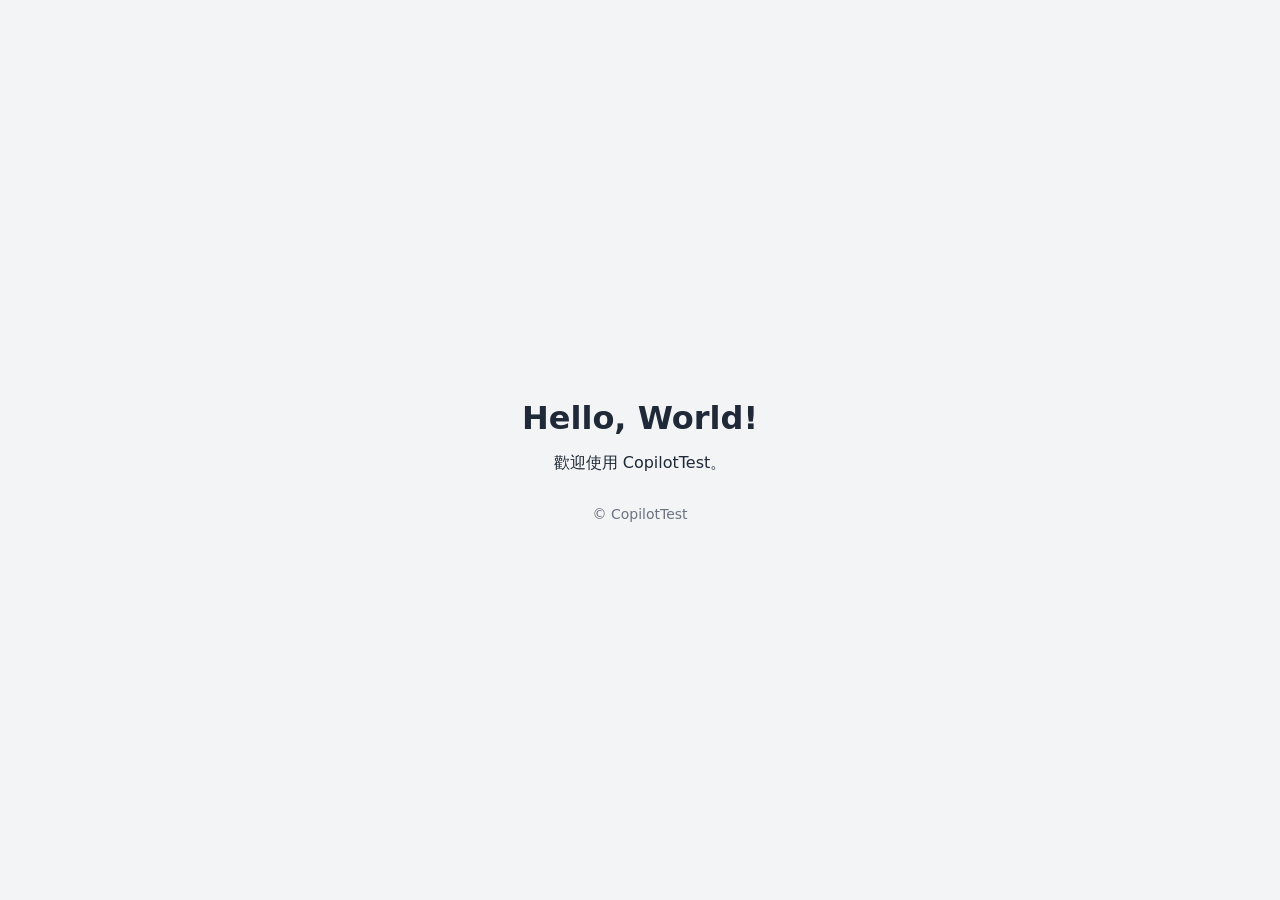
==== index.html @ 19f5fd3f "Initial commit" ====
<!doctype html>
<html lang="zh-Hant">
  <head>
    <meta charset="utf-8">
    <meta name="viewport" content="width=device-width, initial-scale=1">
    <title>CopilotTest</title>
    <link rel="stylesheet" href="style.css">
    <script src="app.js" defer></script>
  </head>
  <body>
    <main>
      <h1>Hello, World!</h1>
      <p>歡迎使用 CopilotTest。</p>
      <footer>&copy; <span id="year"></span> CopilotTest</footer>
    </main>
  </body>
</html>
---- style.css ----
* {
  box-sizing: border-box;
}

body {
  display: grid;
  min-height: 100vh;
  margin: 0;
  place-items: center;
  background: #f3f4f6;
  color: #1f2937;
  font-family: system-ui, sans-serif;
}

main {
  padding: 2rem;
  text-align: center;
}

h1 {
  margin-bottom: 0.5rem;
}

footer {
  margin-top: 2rem;
  color: #6b7280;
  font-size: 0.875rem;
}
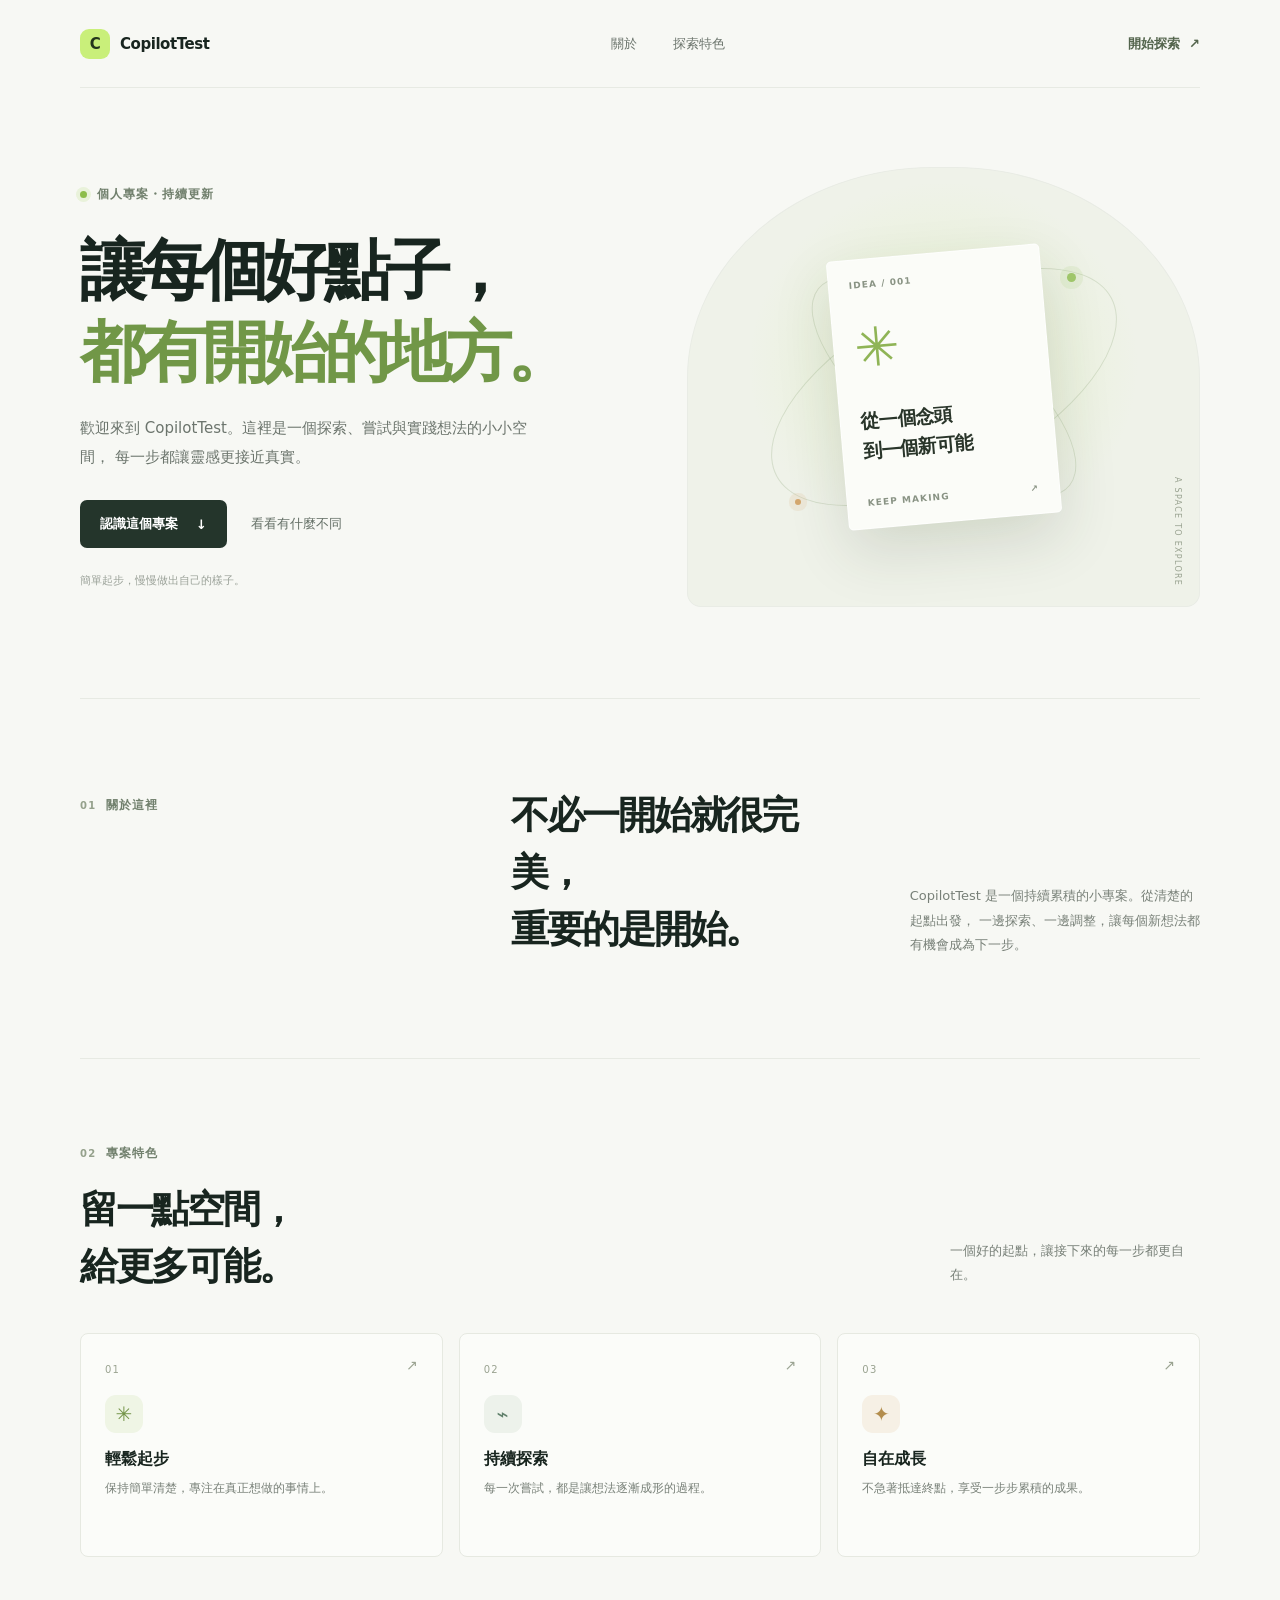
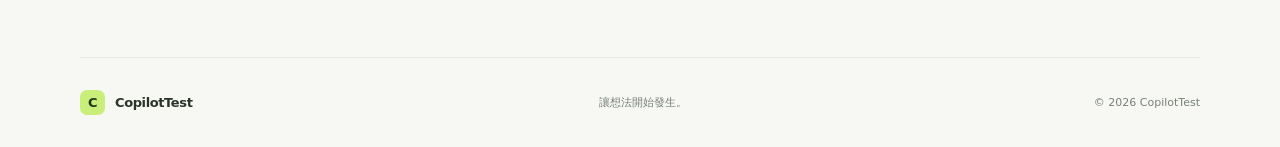
==== commit b57b3840: "Improve responsive landing page" ====
--- a/index.html
+++ b/index.html
@@ -3,15 +3,113 @@
   <head>
     <meta charset="utf-8">
     <meta name="viewport" content="width=device-width, initial-scale=1">
-    <title>CopilotTest</title>
+    <meta name="description" content="CopilotTest 是一個持續探索、實踐想法的起點。">
+    <meta name="theme-color" content="#f7f8f4">
+    <title>CopilotTest — 讓想法開始發生</title>
     <link rel="stylesheet" href="style.css">
     <script src="app.js" defer></script>
   </head>
   <body>
-    <main>
-      <h1>Hello, World!</h1>
-      <p>歡迎使用 CopilotTest。</p>
-      <footer>&copy; <span id="year"></span> CopilotTest</footer>
+    <header class="site-header">
+      <a class="brand" href="#top" aria-label="CopilotTest 首頁">
+        <span class="brand-mark" aria-hidden="true">C</span>
+        <span>CopilotTest</span>
+      </a>
+      <nav class="site-nav" aria-label="主要導覽">
+        <a href="#about">關於</a>
+        <a href="#highlights">探索特色</a>
+      </nav>
+      <a class="header-link" href="#highlights">
+        開始探索 <span aria-hidden="true">↗</span>
+      </a>
+    </header>
+
+    <main id="top">
+      <section class="hero" aria-labelledby="hero-title">
+        <div class="hero-copy">
+          <p class="eyebrow"><span class="status-dot"></span> 個人專案・持續更新</p>
+          <h1 id="hero-title">讓每個好點子，<br><span>都有開始的地方。</span></h1>
+          <p class="hero-description">
+            歡迎來到 CopilotTest。這裡是一個探索、嘗試與實踐想法的小小空間，
+            每一步都讓靈感更接近真實。
+          </p>
+          <div class="hero-actions">
+            <a class="button button-primary" href="#about">
+              認識這個專案 <span aria-hidden="true">↓</span>
+            </a>
+            <a class="text-link" href="#highlights">看看有什麼不同</a>
+          </div>
+          <p class="hero-note">簡單起步，慢慢做出自己的樣子。</p>
+        </div>
+
+        <div class="hero-art" aria-hidden="true">
+          <div class="art-orbit orbit-outer"></div>
+          <div class="art-orbit orbit-inner"></div>
+          <div class="art-spark spark-one"></div>
+          <div class="art-spark spark-two"></div>
+          <div class="art-card">
+            <span class="art-card-label">IDEA / 001</span>
+            <span class="art-card-symbol">✳</span>
+            <span class="art-card-caption">從一個念頭<br>到一個新可能</span>
+            <span class="art-card-footer">KEEP MAKING <span>↗</span></span>
+          </div>
+          <span class="art-side-note">A SPACE TO EXPLORE</span>
+        </div>
+      </section>
+
+      <section class="about-section" id="about" aria-labelledby="about-title">
+        <div class="section-label"><span>01</span> 關於這裡</div>
+        <div class="about-content">
+          <h2 id="about-title">不必一開始就很完美，<br>重要的是開始。</h2>
+          <p>
+            CopilotTest 是一個持續累積的小專案。從清楚的起點出發，
+            一邊探索、一邊調整，讓每個新想法都有機會成為下一步。
+          </p>
+        </div>
+      </section>
+
+      <section class="highlights-section" id="highlights" aria-labelledby="highlights-title">
+        <div class="section-heading">
+          <div>
+            <div class="section-label"><span>02</span> 專案特色</div>
+            <h2 id="highlights-title">留一點空間，<br>給更多可能。</h2>
+          </div>
+          <p>一個好的起點，讓接下來的每一步都更自在。</p>
+        </div>
+
+        <div class="feature-grid">
+          <article class="feature-card">
+            <span class="feature-number">01</span>
+            <div class="feature-icon icon-sun" aria-hidden="true">✳</div>
+            <h3>輕鬆起步</h3>
+            <p>保持簡單清楚，專注在真正想做的事情上。</p>
+            <span class="feature-arrow" aria-hidden="true">↗</span>
+          </article>
+          <article class="feature-card">
+            <span class="feature-number">02</span>
+            <div class="feature-icon icon-leaf" aria-hidden="true">⌁</div>
+            <h3>持續探索</h3>
+            <p>每一次嘗試，都是讓想法逐漸成形的過程。</p>
+            <span class="feature-arrow" aria-hidden="true">↗</span>
+          </article>
+          <article class="feature-card">
+            <span class="feature-number">03</span>
+            <div class="feature-icon icon-star" aria-hidden="true">✦</div>
+            <h3>自在成長</h3>
+            <p>不急著抵達終點，享受一步步累積的成果。</p>
+            <span class="feature-arrow" aria-hidden="true">↗</span>
+          </article>
+        </div>
+      </section>
     </main>
+
+    <footer class="site-footer">
+      <a class="brand footer-brand" href="#top">
+        <span class="brand-mark" aria-hidden="true">C</span>
+        <span>CopilotTest</span>
+      </a>
+      <p>讓想法開始發生。</p>
+      <span class="copyright">&copy; <span id="year"></span> CopilotTest</span>
+    </footer>
   </body>
 </html>
--- a/style.css
+++ b/style.css
@@ -2,27 +2,594 @@
   box-sizing: border-box;
 }
 
+html {
+  scroll-behavior: smooth;
+}
+
 body {
-  display: grid;
-  min-height: 100vh;
   margin: 0;
+  background: #f7f8f4;
+  color: #18251f;
+  font-family: "Segoe UI", "Noto Sans TC", system-ui, sans-serif;
+  -webkit-font-smoothing: antialiased;
+}
+
+a {
+  color: inherit;
+  text-decoration: none;
+}
+
+.site-header,
+.site-footer {
+  display: flex;
+  align-items: center;
+  justify-content: space-between;
+  width: min(1120px, calc(100% - 96px));
+  margin: 0 auto;
+}
+
+.site-header {
+  height: 88px;
+  border-bottom: 1px solid #e7eae3;
+}
+
+.brand {
+  display: inline-flex;
+  align-items: center;
+  gap: 10px;
+  font-size: 15px;
+  font-weight: 700;
+  letter-spacing: -0.03em;
+}
+
+.brand-mark {
+  display: grid;
+  width: 30px;
+  height: 30px;
   place-items: center;
-  background: #f3f4f6;
-  color: #1f2937;
-  font-family: system-ui, sans-serif;
-}
-
-main {
-  padding: 2rem;
-  text-align: center;
-}
-
-h1 {
-  margin-bottom: 0.5rem;
-}
-
-footer {
-  margin-top: 2rem;
-  color: #6b7280;
-  font-size: 0.875rem;
-}
+  border-radius: 9px;
+  background: #c9ef7a;
+  color: #23351b;
+  font-size: 15px;
+  font-weight: 800;
+}
+
+.site-nav {
+  display: flex;
+  gap: 36px;
+  color: #6b746c;
+  font-size: 13px;
+}
+
+.site-nav a,
+.text-link,
+.header-link {
+  transition: color 160ms ease;
+}
+
+.site-nav a:hover,
+.text-link:hover,
+.header-link:hover {
+  color: #507b37;
+}
+
+.header-link {
+  color: #53644c;
+  font-size: 13px;
+  font-weight: 650;
+}
+
+.header-link span {
+  margin-left: 5px;
+}
+
+.hero {
+  display: grid;
+  grid-template-columns: 1.05fr 0.95fr;
+  align-items: center;
+  gap: 40px;
+  width: min(1120px, calc(100% - 96px));
+  min-height: 610px;
+  margin: 0 auto;
+  padding: 66px 0 78px;
+}
+
+.hero-copy {
+  position: relative;
+  z-index: 1;
+}
+
+.eyebrow,
+.section-label {
+  display: flex;
+  align-items: center;
+  gap: 10px;
+  color: #71806d;
+  font-size: 12px;
+  font-weight: 650;
+  letter-spacing: 0.08em;
+}
+
+.status-dot {
+  width: 7px;
+  height: 7px;
+  border-radius: 50%;
+  background: #8dbd4a;
+  box-shadow: 0 0 0 4px #e9f2da;
+}
+
+h1,
+h2,
+h3,
+p {
+  margin-top: 0;
+}
+
+.hero h1 {
+  margin: 27px 0 20px;
+  font-size: clamp(42px, 5.2vw, 66px);
+  font-weight: 650;
+  letter-spacing: -0.075em;
+  line-height: 1.24;
+}
+
+.hero h1 span {
+  color: #719747;
+}
+
+.hero-description {
+  max-width: 470px;
+  margin-bottom: 28px;
+  color: #6c756d;
+  font-size: 15px;
+  line-height: 1.95;
+}
+
+.hero-actions {
+  display: flex;
+  align-items: center;
+  gap: 24px;
+}
+
+.button {
+  display: inline-flex;
+  min-height: 48px;
+  align-items: center;
+  justify-content: center;
+  gap: 18px;
+  padding: 0 20px;
+  border-radius: 7px;
+  font-size: 13px;
+  font-weight: 650;
+  transition: transform 160ms ease, background 160ms ease;
+}
+
+.button:hover {
+  transform: translateY(-2px);
+}
+
+.button-primary {
+  background: #24352b;
+  color: #fff;
+}
+
+.button-primary:hover {
+  background: #3a533c;
+}
+
+.text-link {
+  color: #657067;
+  font-size: 13px;
+}
+
+.hero-note {
+  margin: 25px 0 0;
+  color: #9aa198;
+  font-size: 11px;
+}
+
+.hero-art {
+  position: relative;
+  display: grid;
+  min-height: 440px;
+  place-items: center;
+  overflow: hidden;
+  border: 1px solid #e9ece5;
+  border-radius: 48% 48% 14px 14px;
+  background:
+    radial-gradient(ellipse at 50% 45%, rgba(201, 239, 122, 0.24), transparent 54%),
+    #eff2e9;
+}
+
+.art-orbit {
+  position: absolute;
+  border: 1px solid rgba(120, 146, 97, 0.22);
+  border-radius: 50%;
+  transform: rotate(-28deg);
+}
+
+.orbit-outer {
+  width: 380px;
+  height: 178px;
+}
+
+.orbit-inner {
+  width: 320px;
+  height: 130px;
+  transform: rotate(38deg);
+}
+
+.art-card {
+  position: relative;
+  display: flex;
+  width: 214px;
+  height: 270px;
+  flex-direction: column;
+  justify-content: space-between;
+  padding: 20px;
+  border: 1px solid rgba(255, 255, 255, 0.7);
+  border-radius: 5px;
+  background: #fbfcf8;
+  box-shadow: 0 24px 60px rgba(44, 58, 38, 0.14);
+  transform: rotate(-5deg);
+}
+
+.art-card-label,
+.art-card-footer {
+  color: #899384;
+  font-size: 9px;
+  font-weight: 700;
+  letter-spacing: 0.12em;
+}
+
+.art-card-symbol {
+  color: #8fb456;
+  font-size: 54px;
+  line-height: 1;
+}
+
+.art-card-caption {
+  color: #29352a;
+  font-size: 19px;
+  font-weight: 650;
+  letter-spacing: -0.04em;
+  line-height: 1.55;
+}
+
+.art-card-footer {
+  display: flex;
+  justify-content: space-between;
+}
+
+.art-spark {
+  position: absolute;
+  z-index: 1;
+  width: 9px;
+  height: 9px;
+  border-radius: 50%;
+  background: #9fc66a;
+  box-shadow: 0 0 0 7px rgba(159, 198, 106, 0.14);
+}
+
+.spark-one {
+  top: 24%;
+  right: 24%;
+}
+
+.spark-two {
+  bottom: 23%;
+  left: 21%;
+  width: 6px;
+  height: 6px;
+  background: #d3a66c;
+  box-shadow: 0 0 0 6px rgba(211, 166, 108, 0.14);
+}
+
+.art-side-note {
+  position: absolute;
+  right: 17px;
+  bottom: 20px;
+  color: #9aa391;
+  font-size: 8px;
+  letter-spacing: 0.16em;
+  writing-mode: vertical-rl;
+}
+
+.about-section,
+.highlights-section {
+  width: min(1120px, calc(100% - 96px));
+  margin: 0 auto;
+}
+
+.about-section {
+  display: grid;
+  grid-template-columns: 0.7fr 1.3fr;
+  gap: 60px;
+  padding: 88px 0 100px;
+  border-top: 1px solid #e7eae3;
+}
+
+.section-label {
+  align-self: start;
+  padding-top: 10px;
+}
+
+.section-label span {
+  color: #95a18c;
+  font-size: 10px;
+  letter-spacing: 0.12em;
+}
+
+.about-content {
+  display: grid;
+  grid-template-columns: 1.1fr 0.9fr;
+  align-items: end;
+  gap: 44px;
+}
+
+.about-content h2,
+.section-heading h2 {
+  margin: 0;
+  font-size: clamp(28px, 3.2vw, 38px);
+  font-weight: 600;
+  letter-spacing: -0.06em;
+  line-height: 1.5;
+}
+
+.about-content p,
+.section-heading > p {
+  margin: 0;
+  color: #788078;
+  font-size: 13px;
+  line-height: 1.9;
+}
+
+.highlights-section {
+  padding: 76px 0 100px;
+  border-top: 1px solid #e7eae3;
+}
+
+.section-heading {
+  display: flex;
+  align-items: end;
+  justify-content: space-between;
+  gap: 32px;
+  margin-bottom: 38px;
+}
+
+.section-heading .section-label {
+  margin-bottom: 19px;
+}
+
+.section-heading > p {
+  max-width: 250px;
+  padding-bottom: 7px;
+}
+
+.feature-grid {
+  display: grid;
+  grid-template-columns: repeat(3, 1fr);
+  gap: 16px;
+}
+
+.feature-card {
+  position: relative;
+  min-height: 224px;
+  padding: 24px;
+  border: 1px solid #e6e9e1;
+  border-radius: 8px;
+  background: rgba(255, 255, 255, 0.45);
+  transition: border-color 180ms ease, transform 180ms ease, box-shadow 180ms ease;
+}
+
+.feature-card:hover {
+  transform: translateY(-4px);
+  border-color: #d3dfc5;
+  box-shadow: 0 14px 30px rgba(42, 57, 35, 0.06);
+}
+
+.feature-number {
+  color: #9aa391;
+  font-size: 10px;
+  letter-spacing: 0.12em;
+}
+
+.feature-icon {
+  display: grid;
+  width: 38px;
+  height: 38px;
+  margin: 18px 0 16px;
+  place-items: center;
+  border-radius: 11px;
+  font-size: 20px;
+}
+
+.icon-sun {
+  background: #eff5e5;
+  color: #739449;
+}
+
+.icon-leaf {
+  background: #edf2eb;
+  color: #60806b;
+}
+
+.icon-star {
+  background: #f6f0e5;
+  color: #b38d4d;
+}
+
+.feature-card h3 {
+  margin-bottom: 8px;
+  font-size: 16px;
+  font-weight: 650;
+}
+
+.feature-card p {
+  max-width: 250px;
+  margin-bottom: 0;
+  color: #788078;
+  font-size: 12px;
+  line-height: 1.8;
+}
+
+.feature-arrow {
+  position: absolute;
+  top: 23px;
+  right: 24px;
+  color: #9aa391;
+  font-size: 14px;
+}
+
+.site-footer {
+  min-height: 90px;
+  border-top: 1px solid #e7eae3;
+  color: #788078;
+  font-size: 11px;
+}
+
+.footer-brand {
+  color: #29352a;
+  font-size: 13px;
+}
+
+.footer-brand .brand-mark {
+  width: 25px;
+  height: 25px;
+  border-radius: 7px;
+  font-size: 13px;
+}
+
+.site-footer p {
+  margin: 0;
+}
+
+.copyright {
+  font-variant-numeric: tabular-nums;
+}
+
+:focus-visible {
+  outline: 3px solid #8eb65b;
+  outline-offset: 4px;
+}
+
+@media (max-width: 760px) {
+  .site-header,
+  .site-footer,
+  .hero,
+  .about-section,
+  .highlights-section {
+    width: min(100% - 40px, 560px);
+  }
+
+  .site-header {
+    height: 72px;
+  }
+
+  .site-nav {
+    gap: 17px;
+    font-size: 12px;
+  }
+
+  .header-link {
+    display: none;
+  }
+
+  .hero {
+    grid-template-columns: 1fr;
+    gap: 42px;
+    padding: 65px 0 70px;
+  }
+
+  .hero h1 {
+    font-size: clamp(40px, 9vw, 58px);
+  }
+
+  .hero-art {
+    min-height: 370px;
+    border-radius: 44% 44% 12px 12px;
+  }
+
+  .about-section {
+    grid-template-columns: 1fr;
+    gap: 25px;
+    padding: 65px 0 72px;
+  }
+
+  .about-content {
+    grid-template-columns: 1fr;
+    gap: 18px;
+  }
+
+  .highlights-section {
+    padding: 65px 0 72px;
+  }
+
+  .feature-grid {
+    grid-template-columns: 1fr;
+  }
+
+  .feature-card {
+    min-height: 205px;
+  }
+}
+
+@media (max-width: 440px) {
+  .site-nav {
+    gap: 12px;
+    font-size: 11px;
+  }
+
+  .brand {
+    gap: 7px;
+    font-size: 13px;
+  }
+
+  .brand-mark {
+    width: 27px;
+    height: 27px;
+  }
+
+  .hero-actions {
+    align-items: flex-start;
+    flex-direction: column;
+    gap: 17px;
+  }
+
+  .hero-art {
+    min-height: 330px;
+  }
+
+  .about-content h2,
+  .section-heading h2 {
+    font-size: 29px;
+  }
+
+  .section-heading {
+    align-items: flex-start;
+    flex-direction: column;
+    gap: 15px;
+  }
+
+  .site-footer {
+    flex-wrap: wrap;
+    gap: 10px 20px;
+    padding: 20px 0;
+  }
+
+  .site-footer p {
+    display: none;
+  }
+}
+
+@media (prefers-reduced-motion: reduce) {
+  html {
+    scroll-behavior: auto;
+  }
+
+  *,
+  *::before,
+  *::after {
+    transition-duration: 0.01ms !important;
+  }
+}
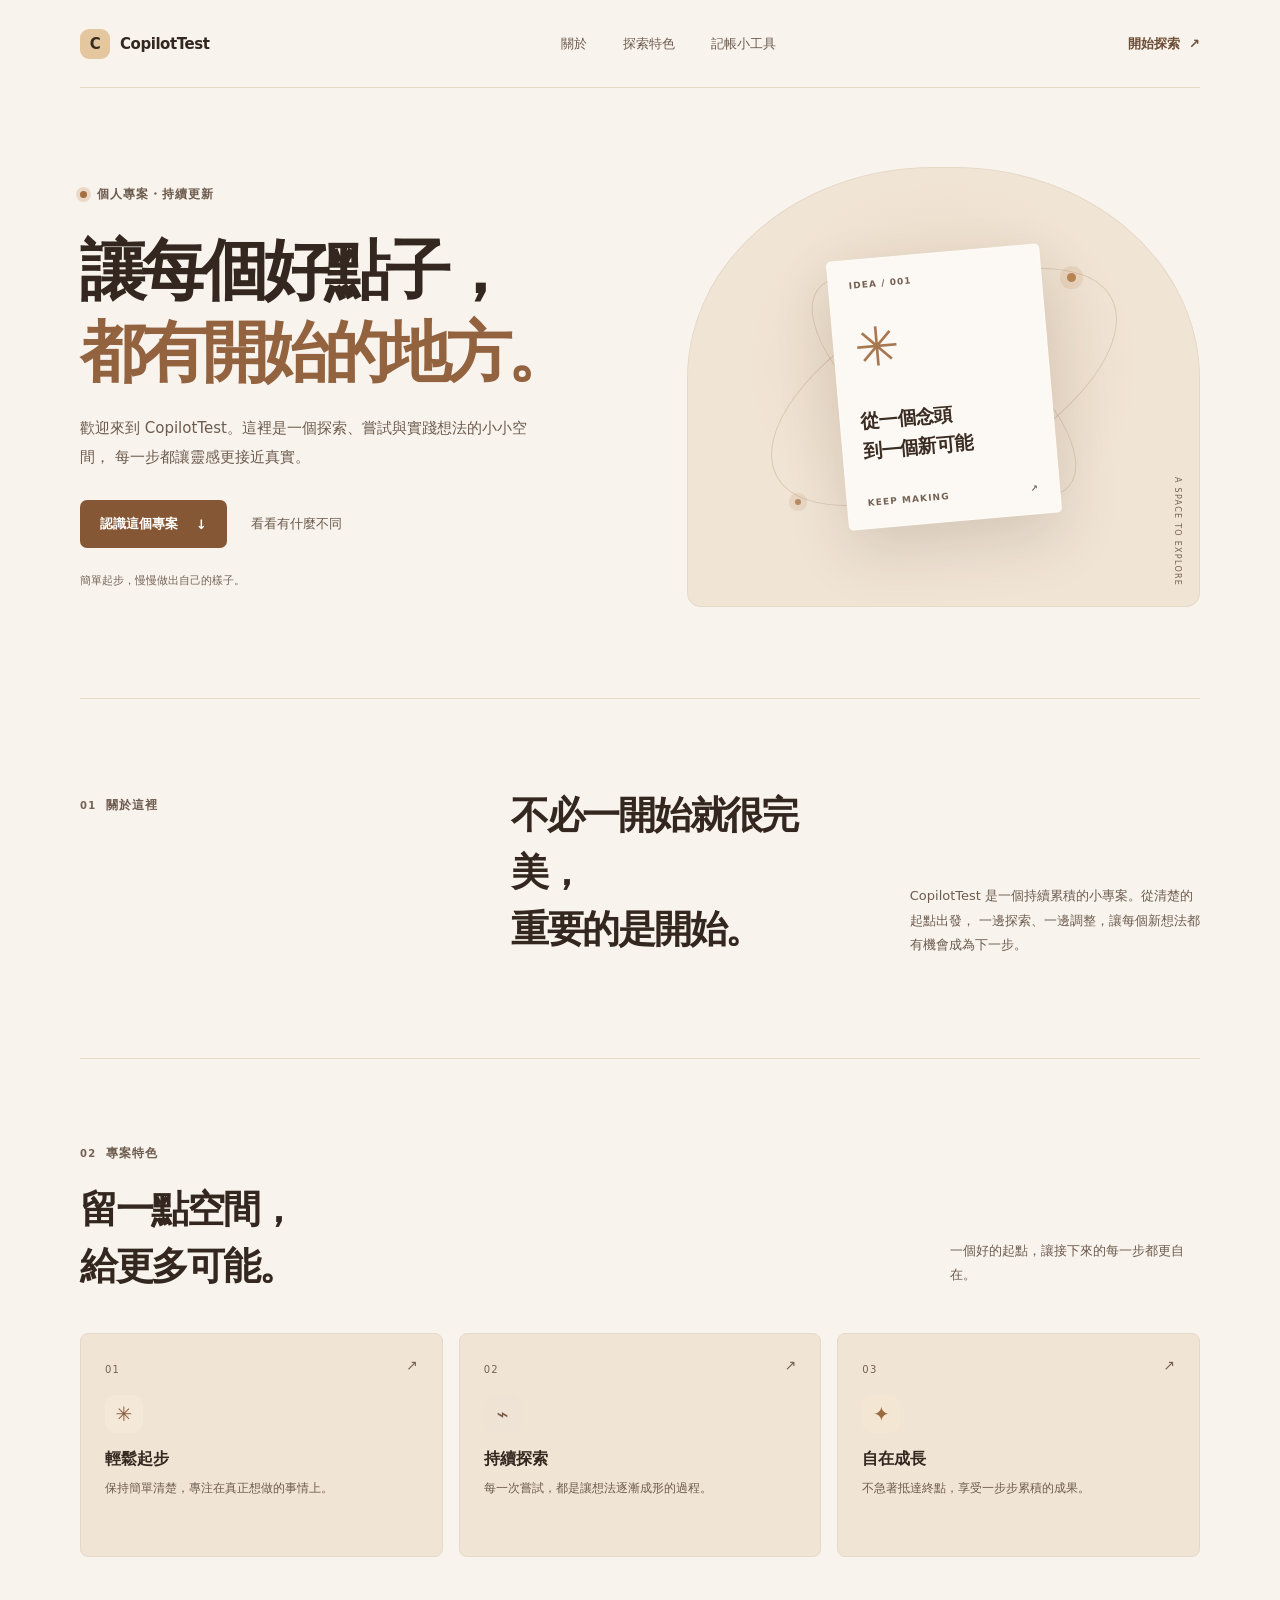
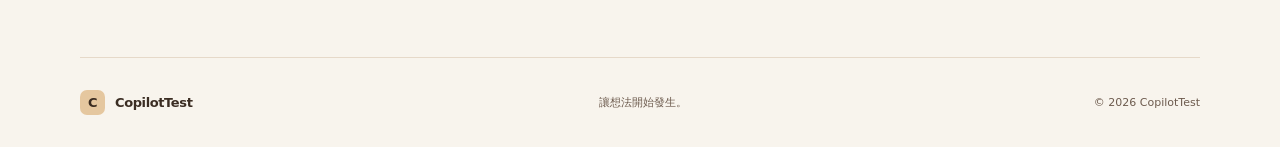
==== commit a9f9242d: "Add expense tracker page Co-authored-by: Copilot <223556219+Copilot@users.noreply.github.com>" ====
--- a/index.html
+++ b/index.html
@@ -18,6 +18,7 @@
       <nav class="site-nav" aria-label="主要導覽">
         <a href="#about">關於</a>
         <a href="#highlights">探索特色</a>
+        <a href="ledger.html">記帳小工具</a>
       </nav>
       <a class="header-link" href="#highlights">
         開始探索 <span aria-hidden="true">↗</span>
--- a/style.css
+++ b/style.css
@@ -1,3 +1,15 @@
+:root {
+  --color-background: #f8f4ed;
+  --color-surface: #f0e4d5;
+  --color-surface-light: #fcf9f4;
+  --color-text: #33271f;
+  --color-muted: #6d5b4e;
+  --color-muted-soft: #756255;
+  --color-line: #e6d9c9;
+  --color-caramel: #855735;
+  --color-caramel-dark: #6f462d;
+}
+
 * {
   box-sizing: border-box;
 }
@@ -8,8 +20,8 @@
 
 body {
   margin: 0;
-  background: #f7f8f4;
-  color: #18251f;
+  background: var(--color-background);
+  color: var(--color-text);
   font-family: "Segoe UI", "Noto Sans TC", system-ui, sans-serif;
   -webkit-font-smoothing: antialiased;
 }
@@ -30,7 +42,7 @@
 
 .site-header {
   height: 88px;
-  border-bottom: 1px solid #e7eae3;
+  border-bottom: 1px solid var(--color-line);
 }
 
 .brand {
@@ -48,8 +60,8 @@
   height: 30px;
   place-items: center;
   border-radius: 9px;
-  background: #c9ef7a;
-  color: #23351b;
+  background: #e5c79f;
+  color: #392b20;
   font-size: 15px;
   font-weight: 800;
 }
@@ -57,7 +69,7 @@
 .site-nav {
   display: flex;
   gap: 36px;
-  color: #6b746c;
+  color: var(--color-muted);
   font-size: 13px;
 }
 
@@ -70,11 +82,11 @@
 .site-nav a:hover,
 .text-link:hover,
 .header-link:hover {
-  color: #507b37;
+  color: var(--color-caramel-dark);
 }
 
 .header-link {
-  color: #53644c;
+  color: #6b4c34;
   font-size: 13px;
   font-weight: 650;
 }
@@ -104,7 +116,7 @@
   display: flex;
   align-items: center;
   gap: 10px;
-  color: #71806d;
+  color: var(--color-muted);
   font-size: 12px;
   font-weight: 650;
   letter-spacing: 0.08em;
@@ -114,8 +126,8 @@
   width: 7px;
   height: 7px;
   border-radius: 50%;
-  background: #8dbd4a;
-  box-shadow: 0 0 0 4px #e9f2da;
+  background: #a56e43;
+  box-shadow: 0 0 0 4px #ead9c6;
 }
 
 h1,
@@ -134,13 +146,13 @@
 }
 
 .hero h1 span {
-  color: #719747;
+  color: #93633f;
 }
 
 .hero-description {
   max-width: 470px;
   margin-bottom: 28px;
-  color: #6c756d;
+  color: var(--color-muted);
   font-size: 15px;
   line-height: 1.95;
 }
@@ -169,22 +181,22 @@
 }
 
 .button-primary {
-  background: #24352b;
+  background: var(--color-caramel);
   color: #fff;
 }
 
 .button-primary:hover {
-  background: #3a533c;
+  background: var(--color-caramel-dark);
 }
 
 .text-link {
-  color: #657067;
+  color: var(--color-muted);
   font-size: 13px;
 }
 
 .hero-note {
   margin: 25px 0 0;
-  color: #9aa198;
+  color: var(--color-muted-soft);
   font-size: 11px;
 }
 
@@ -194,16 +206,16 @@
   min-height: 440px;
   place-items: center;
   overflow: hidden;
-  border: 1px solid #e9ece5;
+  border: 1px solid var(--color-line);
   border-radius: 48% 48% 14px 14px;
   background:
-    radial-gradient(ellipse at 50% 45%, rgba(201, 239, 122, 0.24), transparent 54%),
-    #eff2e9;
+    radial-gradient(ellipse at 50% 45%, rgba(198, 154, 108, 0.2), transparent 54%),
+    var(--color-surface);
 }
 
 .art-orbit {
   position: absolute;
-  border: 1px solid rgba(120, 146, 97, 0.22);
+  border: 1px solid rgba(133, 91, 55, 0.2);
   border-radius: 50%;
   transform: rotate(-28deg);
 }
@@ -227,29 +239,29 @@
   flex-direction: column;
   justify-content: space-between;
   padding: 20px;
-  border: 1px solid rgba(255, 255, 255, 0.7);
+  border: 1px solid rgba(255, 252, 247, 0.8);
   border-radius: 5px;
-  background: #fbfcf8;
-  box-shadow: 0 24px 60px rgba(44, 58, 38, 0.14);
+  background: var(--color-surface-light);
+  box-shadow: 0 24px 60px rgba(66, 46, 31, 0.14);
   transform: rotate(-5deg);
 }
 
 .art-card-label,
 .art-card-footer {
-  color: #899384;
+  color: var(--color-muted-soft);
   font-size: 9px;
   font-weight: 700;
   letter-spacing: 0.12em;
 }
 
 .art-card-symbol {
-  color: #8fb456;
+  color: #a77850;
   font-size: 54px;
   line-height: 1;
 }
 
 .art-card-caption {
-  color: #29352a;
+  color: #3b2d23;
   font-size: 19px;
   font-weight: 650;
   letter-spacing: -0.04em;
@@ -267,8 +279,8 @@
   width: 9px;
   height: 9px;
   border-radius: 50%;
-  background: #9fc66a;
-  box-shadow: 0 0 0 7px rgba(159, 198, 106, 0.14);
+  background: #b88353;
+  box-shadow: 0 0 0 7px rgba(184, 131, 83, 0.16);
 }
 
 .spark-one {
@@ -281,15 +293,15 @@
   left: 21%;
   width: 6px;
   height: 6px;
-  background: #d3a66c;
-  box-shadow: 0 0 0 6px rgba(211, 166, 108, 0.14);
+  background: #b78a61;
+  box-shadow: 0 0 0 6px rgba(183, 138, 97, 0.16);
 }
 
 .art-side-note {
   position: absolute;
   right: 17px;
   bottom: 20px;
-  color: #9aa391;
+  color: var(--color-muted-soft);
   font-size: 8px;
   letter-spacing: 0.16em;
   writing-mode: vertical-rl;
@@ -306,7 +318,7 @@
   grid-template-columns: 0.7fr 1.3fr;
   gap: 60px;
   padding: 88px 0 100px;
-  border-top: 1px solid #e7eae3;
+  border-top: 1px solid var(--color-line);
 }
 
 .section-label {
@@ -315,7 +327,7 @@
 }
 
 .section-label span {
-  color: #95a18c;
+  color: var(--color-muted-soft);
   font-size: 10px;
   letter-spacing: 0.12em;
 }
@@ -339,14 +351,14 @@
 .about-content p,
 .section-heading > p {
   margin: 0;
-  color: #788078;
+  color: var(--color-muted);
   font-size: 13px;
   line-height: 1.9;
 }
 
 .highlights-section {
   padding: 76px 0 100px;
-  border-top: 1px solid #e7eae3;
+  border-top: 1px solid var(--color-line);
 }
 
 .section-heading {
@@ -376,20 +388,20 @@
   position: relative;
   min-height: 224px;
   padding: 24px;
-  border: 1px solid #e6e9e1;
+  border: 1px solid var(--color-line);
   border-radius: 8px;
-  background: rgba(255, 255, 255, 0.45);
+  background: var(--color-surface);
   transition: border-color 180ms ease, transform 180ms ease, box-shadow 180ms ease;
 }
 
 .feature-card:hover {
   transform: translateY(-4px);
-  border-color: #d3dfc5;
-  box-shadow: 0 14px 30px rgba(42, 57, 35, 0.06);
+  border-color: #cdb499;
+  box-shadow: 0 14px 30px rgba(69, 47, 30, 0.08);
 }
 
 .feature-number {
-  color: #9aa391;
+  color: var(--color-muted-soft);
   font-size: 10px;
   letter-spacing: 0.12em;
 }
@@ -405,18 +417,18 @@
 }
 
 .icon-sun {
-  background: #eff5e5;
-  color: #739449;
+  background: #f4e8d9;
+  color: #8b6040;
 }
 
 .icon-leaf {
-  background: #edf2eb;
-  color: #60806b;
+  background: #efe3d6;
+  color: #79583f;
 }
 
 .icon-star {
-  background: #f6f0e5;
-  color: #b38d4d;
+  background: #f3e6d3;
+  color: #9a6b40;
 }
 
 .feature-card h3 {
@@ -428,7 +440,7 @@
 .feature-card p {
   max-width: 250px;
   margin-bottom: 0;
-  color: #788078;
+  color: var(--color-muted);
   font-size: 12px;
   line-height: 1.8;
 }
@@ -437,19 +449,19 @@
   position: absolute;
   top: 23px;
   right: 24px;
-  color: #9aa391;
+  color: var(--color-muted-soft);
   font-size: 14px;
 }
 
 .site-footer {
   min-height: 90px;
-  border-top: 1px solid #e7eae3;
-  color: #788078;
+  border-top: 1px solid var(--color-line);
+  color: var(--color-muted);
   font-size: 11px;
 }
 
 .footer-brand {
-  color: #29352a;
+  color: #3b2d23;
   font-size: 13px;
 }
 
@@ -469,7 +481,7 @@
 }
 
 :focus-visible {
-  outline: 3px solid #8eb65b;
+  outline: 3px solid #986c46;
   outline-offset: 4px;
 }
 
